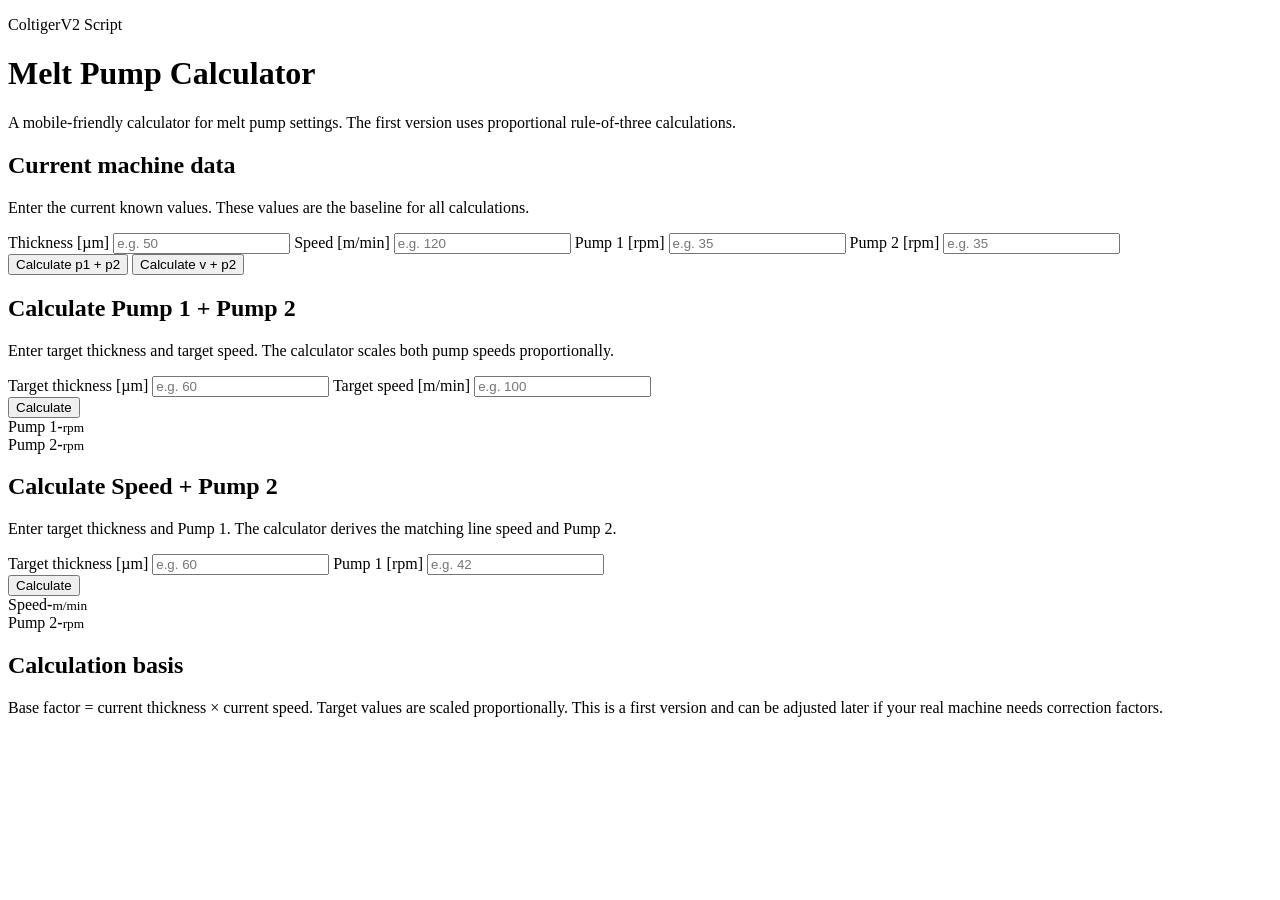
==== scripts/melt-pump-calculator/index.html @ 8d8d091b "Add mobile melt pump calculator page" ====
<!DOCTYPE html>
<html lang="en">
<head>
  <meta charset="UTF-8" />
  <meta name="viewport" content="width=device-width, initial-scale=1.0" />
  <meta name="description" content="Mobile-friendly melt pump calculator based on proportional rule-of-three calculations." />
  <title>Melt Pump Calculator</title>
  <link rel="stylesheet" href="style.css" />
</head>
<body>
  <main class="app-shell">
    <header class="app-header">
      <p class="eyebrow">ColtigerV2 Script</p>
      <h1>Melt Pump Calculator</h1>
      <p>
        A mobile-friendly calculator for melt pump settings. The first version uses proportional rule-of-three calculations.
      </p>
    </header>

    <section class="card">
      <h2>Current machine data</h2>
      <p class="hint">Enter the current known values. These values are the baseline for all calculations.</p>
      <div class="grid four">
        <label>
          Thickness [µm]
          <input id="baseThickness" type="number" inputmode="decimal" placeholder="e.g. 50" />
        </label>
        <label>
          Speed [m/min]
          <input id="baseSpeed" type="number" inputmode="decimal" placeholder="e.g. 120" />
        </label>
        <label>
          Pump 1 [rpm]
          <input id="basePump1" type="number" inputmode="decimal" placeholder="e.g. 35" />
        </label>
        <label>
          Pump 2 [rpm]
          <input id="basePump2" type="number" inputmode="decimal" placeholder="e.g. 35" />
        </label>
      </div>
    </section>

    <section class="tabs" aria-label="Calculation modes">
      <button class="tab active" data-tab="pumps">Calculate p1 + p2</button>
      <button class="tab" data-tab="speed">Calculate v + p2</button>
    </section>

    <section class="card tab-panel active" id="tab-pumps">
      <h2>Calculate Pump 1 + Pump 2</h2>
      <p class="hint">Enter target thickness and target speed. The calculator scales both pump speeds proportionally.</p>
      <div class="grid two">
        <label>
          Target thickness [µm]
          <input id="targetThicknessPumps" type="number" inputmode="decimal" placeholder="e.g. 60" />
        </label>
        <label>
          Target speed [m/min]
          <input id="targetSpeedPumps" type="number" inputmode="decimal" placeholder="e.g. 100" />
        </label>
      </div>
      <button class="primary" id="calculatePumps">Calculate</button>
      <div class="results">
        <div><span>Pump 1</span><strong id="resultPump1">-</strong><small>rpm</small></div>
        <div><span>Pump 2</span><strong id="resultPump2">-</strong><small>rpm</small></div>
      </div>
    </section>

    <section class="card tab-panel" id="tab-speed">
      <h2>Calculate Speed + Pump 2</h2>
      <p class="hint">Enter target thickness and Pump 1. The calculator derives the matching line speed and Pump 2.</p>
      <div class="grid two">
        <label>
          Target thickness [µm]
          <input id="targetThicknessSpeed" type="number" inputmode="decimal" placeholder="e.g. 60" />
        </label>
        <label>
          Pump 1 [rpm]
          <input id="targetPump1Speed" type="number" inputmode="decimal" placeholder="e.g. 42" />
        </label>
      </div>
      <button class="primary" id="calculateSpeed">Calculate</button>
      <div class="results">
        <div><span>Speed</span><strong id="resultSpeed">-</strong><small>m/min</small></div>
        <div><span>Pump 2</span><strong id="resultPump2Speed">-</strong><small>rpm</small></div>
      </div>
    </section>

    <section class="card formula-card">
      <h2>Calculation basis</h2>
      <p>
        Base factor = current thickness × current speed. Target values are scaled proportionally.
        This is a first version and can be adjusted later if your real machine needs correction factors.
      </p>
    </section>
  </main>

  <script src="script.js"></script>
</body>
</html>
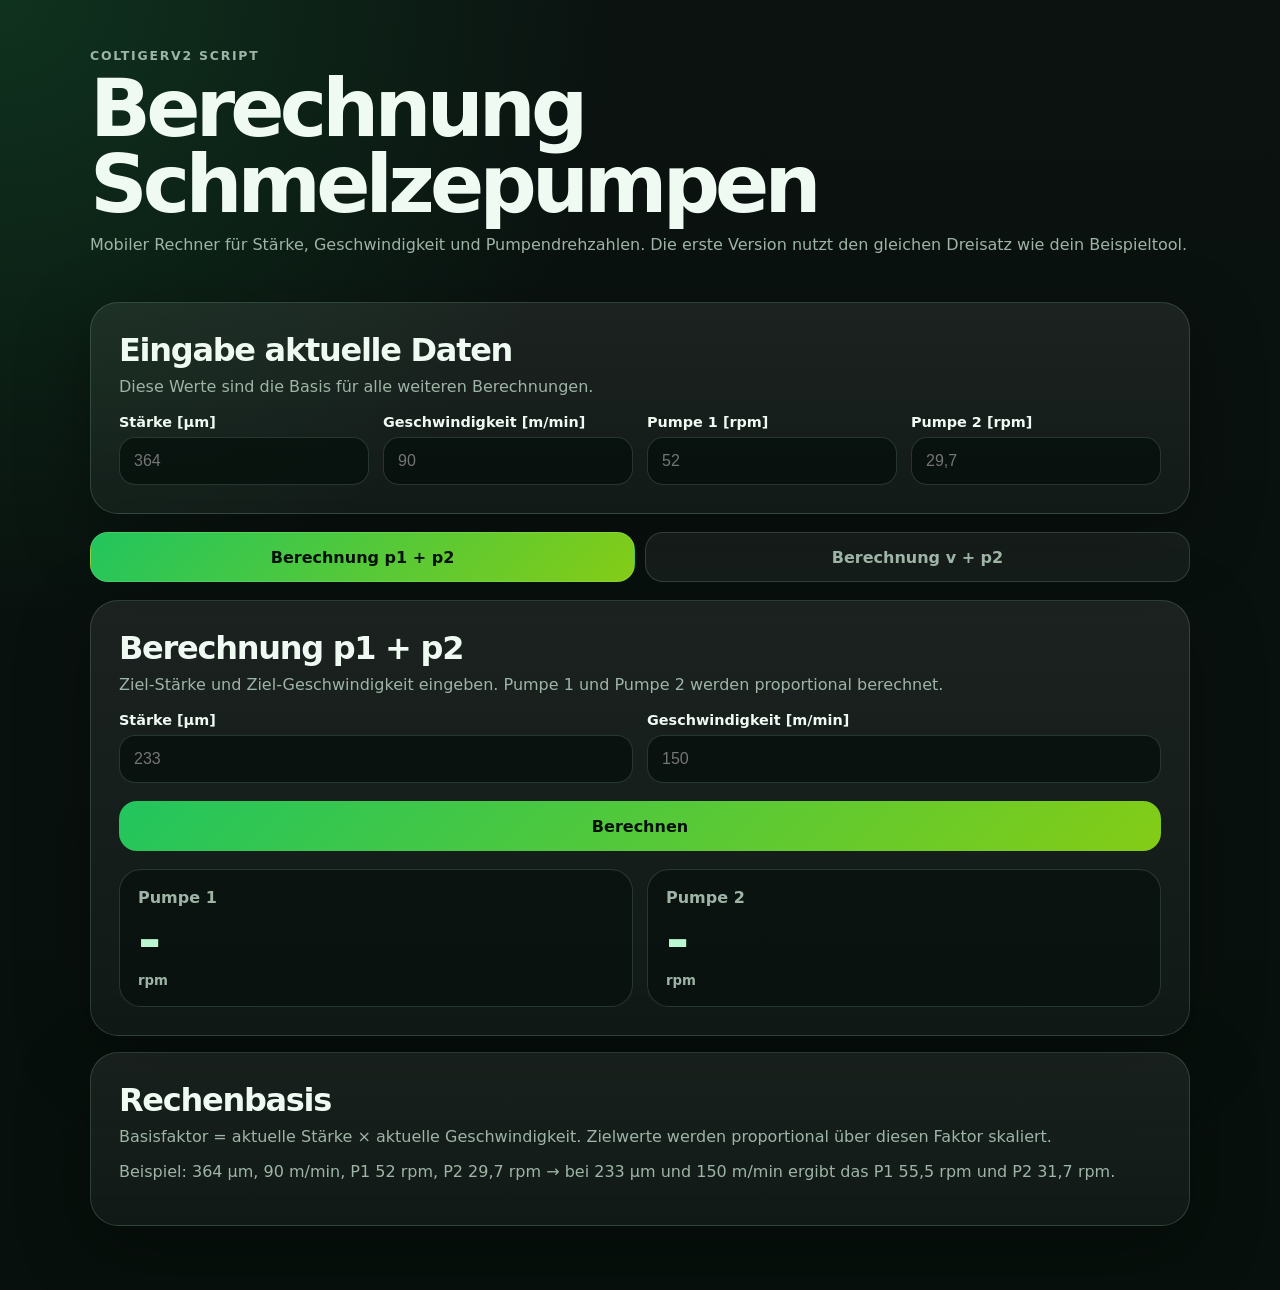
==== commit a32ec2d6: "Translate melt pump calculator to German and add example values" ====
--- a/scripts/melt-pump-calculator/index.html
+++ b/scripts/melt-pump-calculator/index.html
@@ -1,95 +1,97 @@
 <!DOCTYPE html>
-<html lang="en">
+<html lang="de">
 <head>
   <meta charset="UTF-8" />
   <meta name="viewport" content="width=device-width, initial-scale=1.0" />
-  <meta name="description" content="Mobile-friendly melt pump calculator based on proportional rule-of-three calculations." />
-  <title>Melt Pump Calculator</title>
+  <meta name="description" content="Mobiler Rechner für Schmelzepumpen auf Basis von Dreisatz-Berechnungen." />
+  <title>Berechnung Schmelzepumpen</title>
   <link rel="stylesheet" href="style.css" />
 </head>
 <body>
   <main class="app-shell">
     <header class="app-header">
       <p class="eyebrow">ColtigerV2 Script</p>
-      <h1>Melt Pump Calculator</h1>
+      <h1>Berechnung Schmelzepumpen</h1>
       <p>
-        A mobile-friendly calculator for melt pump settings. The first version uses proportional rule-of-three calculations.
+        Mobiler Rechner für Stärke, Geschwindigkeit und Pumpendrehzahlen. Die erste Version nutzt den gleichen Dreisatz wie dein Beispieltool.
       </p>
     </header>
 
     <section class="card">
-      <h2>Current machine data</h2>
-      <p class="hint">Enter the current known values. These values are the baseline for all calculations.</p>
+      <h2>Eingabe aktuelle Daten</h2>
+      <p class="hint">Diese Werte sind die Basis für alle weiteren Berechnungen.</p>
       <div class="grid four">
         <label>
-          Thickness [µm]
-          <input id="baseThickness" type="number" inputmode="decimal" placeholder="e.g. 50" />
+          Stärke [µm]
+          <input id="baseThickness" inputmode="decimal" placeholder="364" />
         </label>
         <label>
-          Speed [m/min]
-          <input id="baseSpeed" type="number" inputmode="decimal" placeholder="e.g. 120" />
+          Geschwindigkeit [m/min]
+          <input id="baseSpeed" inputmode="decimal" placeholder="90" />
         </label>
         <label>
-          Pump 1 [rpm]
-          <input id="basePump1" type="number" inputmode="decimal" placeholder="e.g. 35" />
+          Pumpe 1 [rpm]
+          <input id="basePump1" inputmode="decimal" placeholder="52" />
         </label>
         <label>
-          Pump 2 [rpm]
-          <input id="basePump2" type="number" inputmode="decimal" placeholder="e.g. 35" />
+          Pumpe 2 [rpm]
+          <input id="basePump2" inputmode="decimal" placeholder="29,7" />
         </label>
       </div>
     </section>
 
-    <section class="tabs" aria-label="Calculation modes">
-      <button class="tab active" data-tab="pumps">Calculate p1 + p2</button>
-      <button class="tab" data-tab="speed">Calculate v + p2</button>
+    <section class="tabs" aria-label="Berechnungsarten">
+      <button class="tab active" data-tab="pumps">Berechnung p1 + p2</button>
+      <button class="tab" data-tab="speed">Berechnung v + p2</button>
     </section>
 
     <section class="card tab-panel active" id="tab-pumps">
-      <h2>Calculate Pump 1 + Pump 2</h2>
-      <p class="hint">Enter target thickness and target speed. The calculator scales both pump speeds proportionally.</p>
+      <h2>Berechnung p1 + p2</h2>
+      <p class="hint">Ziel-Stärke und Ziel-Geschwindigkeit eingeben. Pumpe 1 und Pumpe 2 werden proportional berechnet.</p>
       <div class="grid two">
         <label>
-          Target thickness [µm]
-          <input id="targetThicknessPumps" type="number" inputmode="decimal" placeholder="e.g. 60" />
+          Stärke [µm]
+          <input id="targetThicknessPumps" inputmode="decimal" placeholder="233" />
         </label>
         <label>
-          Target speed [m/min]
-          <input id="targetSpeedPumps" type="number" inputmode="decimal" placeholder="e.g. 100" />
+          Geschwindigkeit [m/min]
+          <input id="targetSpeedPumps" inputmode="decimal" placeholder="150" />
         </label>
       </div>
-      <button class="primary" id="calculatePumps">Calculate</button>
+      <button class="primary" id="calculatePumps">Berechnen</button>
       <div class="results">
-        <div><span>Pump 1</span><strong id="resultPump1">-</strong><small>rpm</small></div>
-        <div><span>Pump 2</span><strong id="resultPump2">-</strong><small>rpm</small></div>
+        <div><span>Pumpe 1</span><strong id="resultPump1">-</strong><small>rpm</small></div>
+        <div><span>Pumpe 2</span><strong id="resultPump2">-</strong><small>rpm</small></div>
       </div>
     </section>
 
     <section class="card tab-panel" id="tab-speed">
-      <h2>Calculate Speed + Pump 2</h2>
-      <p class="hint">Enter target thickness and Pump 1. The calculator derives the matching line speed and Pump 2.</p>
+      <h2>Berechnung v + p2</h2>
+      <p class="hint">Ziel-Stärke und Pumpe 1 eingeben. Geschwindigkeit und Pumpe 2 werden berechnet.</p>
       <div class="grid two">
         <label>
-          Target thickness [µm]
-          <input id="targetThicknessSpeed" type="number" inputmode="decimal" placeholder="e.g. 60" />
+          Stärke [µm]
+          <input id="targetThicknessSpeed" inputmode="decimal" placeholder="233" />
         </label>
         <label>
-          Pump 1 [rpm]
-          <input id="targetPump1Speed" type="number" inputmode="decimal" placeholder="e.g. 42" />
+          Pumpe 1 [rpm]
+          <input id="targetPump1Speed" inputmode="decimal" placeholder="50" />
         </label>
       </div>
-      <button class="primary" id="calculateSpeed">Calculate</button>
+      <button class="primary" id="calculateSpeed">Berechnen</button>
       <div class="results">
-        <div><span>Speed</span><strong id="resultSpeed">-</strong><small>m/min</small></div>
-        <div><span>Pump 2</span><strong id="resultPump2Speed">-</strong><small>rpm</small></div>
+        <div><span>Geschwindigkeit</span><strong id="resultSpeed">-</strong><small>m/min</small></div>
+        <div><span>Pumpe 2</span><strong id="resultPump2Speed">-</strong><small>rpm</small></div>
       </div>
     </section>
 
     <section class="card formula-card">
-      <h2>Calculation basis</h2>
+      <h2>Rechenbasis</h2>
       <p>
-        Base factor = current thickness × current speed. Target values are scaled proportionally.
-        This is a first version and can be adjusted later if your real machine needs correction factors.
+        Basisfaktor = aktuelle Stärke × aktuelle Geschwindigkeit. Zielwerte werden proportional über diesen Faktor skaliert.
+      </p>
+      <p>
+        Beispiel: 364 µm, 90 m/min, P1 52 rpm, P2 29,7 rpm → bei 233 µm und 150 m/min ergibt das P1 55,5 rpm und P2 31,7 rpm.
       </p>
     </section>
   </main>
--- a/scripts/melt-pump-calculator/style.css
+++ b/scripts/melt-pump-calculator/style.css
@@ -0,0 +1,215 @@
+:root {
+  --bg: #0b1210;
+  --panel: #121c18;
+  --panel-2: #17241f;
+  --border: rgba(187, 247, 208, 0.16);
+  --text: #effaf2;
+  --muted: #9eb4a6;
+  --brand: #22c55e;
+  --brand-2: #84cc16;
+  --danger: #fb7185;
+  --shadow: 0 20px 70px rgba(0, 0, 0, 0.35);
+}
+
+* {
+  box-sizing: border-box;
+}
+
+body {
+  margin: 0;
+  min-height: 100vh;
+  font-family: system-ui, -apple-system, BlinkMacSystemFont, "Segoe UI", sans-serif;
+  background:
+    radial-gradient(circle at top left, rgba(34, 197, 94, 0.18), transparent 34%),
+    linear-gradient(180deg, #0b1210, #07100c);
+  color: var(--text);
+}
+
+.app-shell {
+  width: min(1100px, calc(100% - 28px));
+  margin: 0 auto;
+  padding: 28px 0 48px;
+}
+
+.app-header {
+  padding: 20px 0 16px;
+}
+
+.eyebrow {
+  margin: 0 0 8px;
+  color: var(--brand);
+  text-transform: uppercase;
+  letter-spacing: 0.14em;
+  font-size: 0.78rem;
+  font-weight: 800;
+}
+
+h1,
+h2,
+p {
+  margin-top: 0;
+}
+
+h1 {
+  max-width: 760px;
+  margin-bottom: 12px;
+  font-size: clamp(2.2rem, 10vw, 5rem);
+  line-height: 0.95;
+  letter-spacing: -0.06em;
+}
+
+h2 {
+  margin-bottom: 8px;
+  font-size: clamp(1.35rem, 4vw, 2rem);
+  letter-spacing: -0.04em;
+}
+
+.app-header p,
+.hint,
+.formula-card p {
+  color: var(--muted);
+}
+
+.card {
+  margin: 16px 0;
+  padding: clamp(18px, 4vw, 28px);
+  border: 1px solid var(--border);
+  border-radius: 28px;
+  background: linear-gradient(180deg, rgba(255, 255, 255, 0.075), rgba(255, 255, 255, 0.04));
+  box-shadow: var(--shadow);
+}
+
+.grid {
+  display: grid;
+  gap: 14px;
+  margin-top: 18px;
+}
+
+.grid.four {
+  grid-template-columns: repeat(4, 1fr);
+}
+
+.grid.two {
+  grid-template-columns: repeat(2, 1fr);
+}
+
+label {
+  display: grid;
+  gap: 7px;
+  color: var(--text);
+  font-size: 0.9rem;
+  font-weight: 750;
+}
+
+input {
+  width: 100%;
+  min-height: 48px;
+  border: 1px solid var(--border);
+  border-radius: 16px;
+  padding: 0 14px;
+  outline: none;
+  background: rgba(5, 14, 10, 0.72);
+  color: var(--text);
+  font-size: 1rem;
+}
+
+input:focus {
+  border-color: rgba(34, 197, 94, 0.8);
+  box-shadow: 0 0 0 4px rgba(34, 197, 94, 0.11);
+}
+
+.tabs {
+  display: grid;
+  grid-template-columns: 1fr 1fr;
+  gap: 10px;
+  margin: 18px 0;
+}
+
+.tab,
+.primary {
+  min-height: 50px;
+  border: 0;
+  border-radius: 18px;
+  padding: 0 18px;
+  font: inherit;
+  font-weight: 850;
+  cursor: pointer;
+}
+
+.tab {
+  border: 1px solid var(--border);
+  background: rgba(255, 255, 255, 0.055);
+  color: var(--muted);
+}
+
+.tab.active,
+.primary {
+  background: linear-gradient(135deg, var(--brand), var(--brand-2));
+  color: #04110a;
+}
+
+.primary {
+  width: 100%;
+  margin-top: 18px;
+}
+
+.tab-panel {
+  display: none;
+}
+
+.tab-panel.active {
+  display: block;
+}
+
+.results {
+  display: grid;
+  grid-template-columns: repeat(2, 1fr);
+  gap: 14px;
+  margin-top: 18px;
+}
+
+.results div {
+  padding: 18px;
+  border: 1px solid var(--border);
+  border-radius: 22px;
+  background: rgba(5, 14, 10, 0.56);
+}
+
+.results span,
+.results small {
+  display: block;
+  color: var(--muted);
+  font-weight: 750;
+}
+
+.results strong {
+  display: block;
+  margin: 5px 0;
+  color: #bbf7d0;
+  font-size: clamp(1.9rem, 8vw, 3.5rem);
+  line-height: 1;
+  letter-spacing: -0.05em;
+}
+
+@media (max-width: 820px) {
+  .grid.four,
+  .grid.two,
+  .results {
+    grid-template-columns: 1fr;
+  }
+}
+
+@media (max-width: 520px) {
+  .app-shell {
+    width: min(100% - 18px, 1100px);
+    padding-top: 14px;
+  }
+
+  .tabs {
+    grid-template-columns: 1fr;
+  }
+
+  .card {
+    border-radius: 22px;
+  }
+}
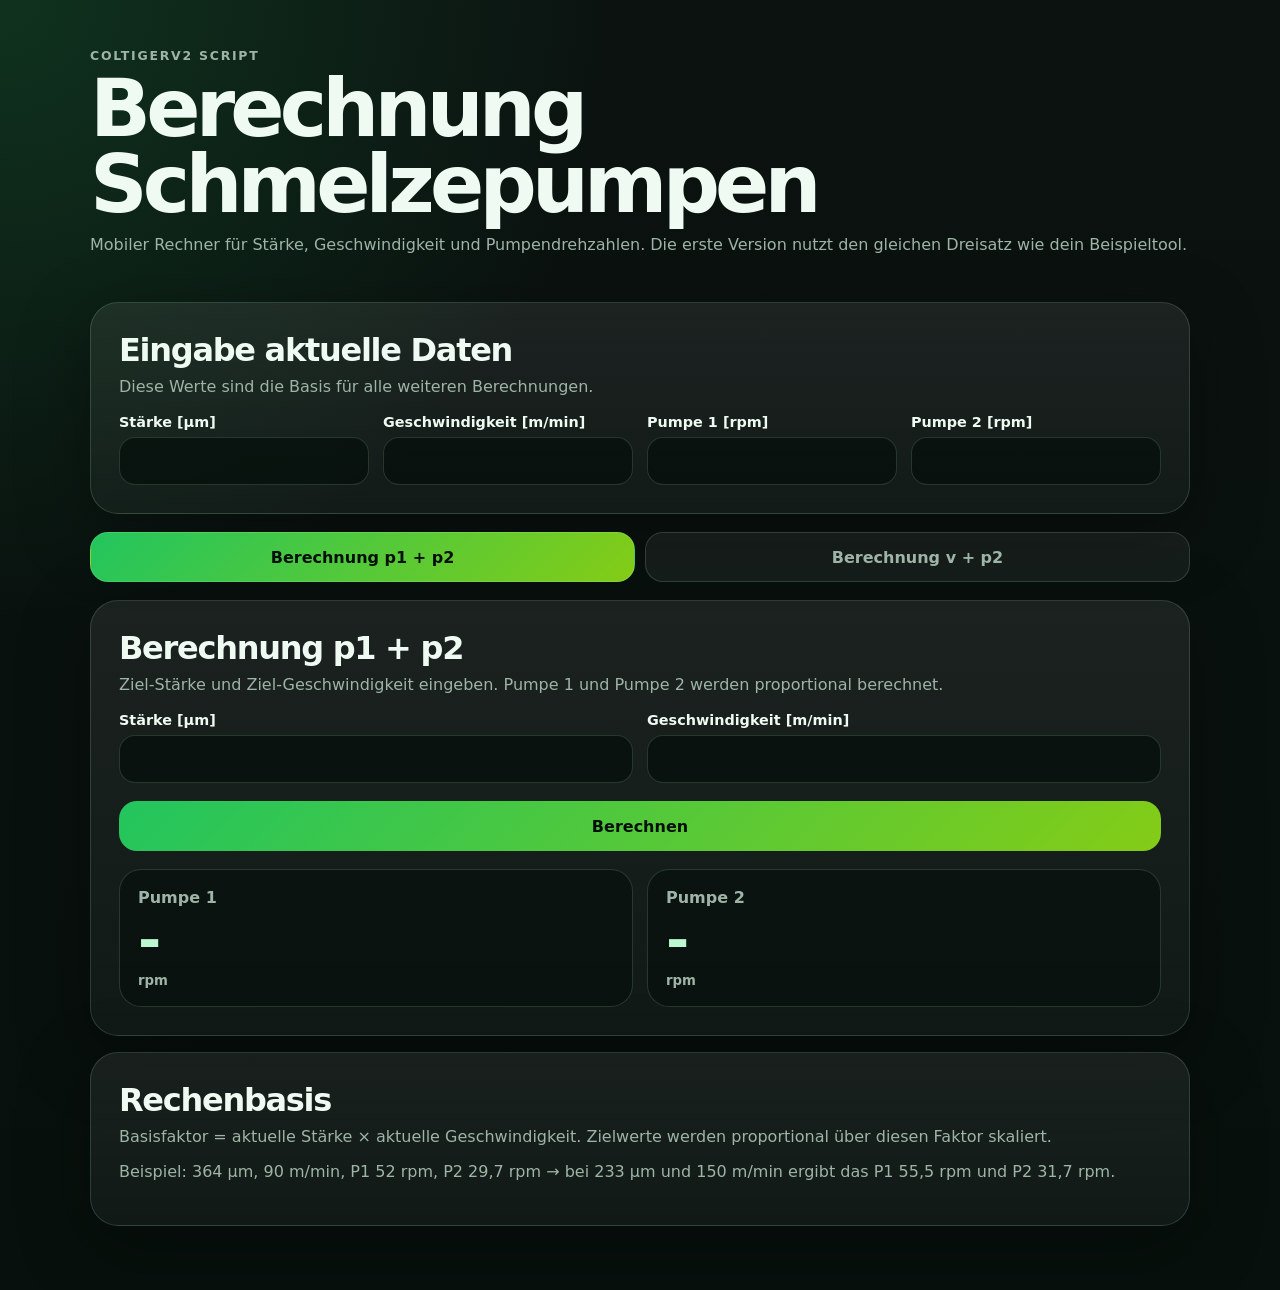
==== commit e957af7b: "Remove placeholder values from melt pump calculator inputs" ====
--- a/scripts/melt-pump-calculator/index.html
+++ b/scripts/melt-pump-calculator/index.html
@@ -23,19 +23,19 @@
       <div class="grid four">
         <label>
           Stärke [µm]
-          <input id="baseThickness" inputmode="decimal" placeholder="364" />
+          <input id="baseThickness" inputmode="decimal" />
         </label>
         <label>
           Geschwindigkeit [m/min]
-          <input id="baseSpeed" inputmode="decimal" placeholder="90" />
+          <input id="baseSpeed" inputmode="decimal" />
         </label>
         <label>
           Pumpe 1 [rpm]
-          <input id="basePump1" inputmode="decimal" placeholder="52" />
+          <input id="basePump1" inputmode="decimal" />
         </label>
         <label>
           Pumpe 2 [rpm]
-          <input id="basePump2" inputmode="decimal" placeholder="29,7" />
+          <input id="basePump2" inputmode="decimal" />
         </label>
       </div>
     </section>
@@ -51,11 +51,11 @@
       <div class="grid two">
         <label>
           Stärke [µm]
-          <input id="targetThicknessPumps" inputmode="decimal" placeholder="233" />
+          <input id="targetThicknessPumps" inputmode="decimal" />
         </label>
         <label>
           Geschwindigkeit [m/min]
-          <input id="targetSpeedPumps" inputmode="decimal" placeholder="150" />
+          <input id="targetSpeedPumps" inputmode="decimal" />
         </label>
       </div>
       <button class="primary" id="calculatePumps">Berechnen</button>
@@ -71,11 +71,11 @@
       <div class="grid two">
         <label>
           Stärke [µm]
-          <input id="targetThicknessSpeed" inputmode="decimal" placeholder="233" />
+          <input id="targetThicknessSpeed" inputmode="decimal" />
         </label>
         <label>
           Pumpe 1 [rpm]
-          <input id="targetPump1Speed" inputmode="decimal" placeholder="50" />
+          <input id="targetPump1Speed" inputmode="decimal" />
         </label>
       </div>
       <button class="primary" id="calculateSpeed">Berechnen</button>
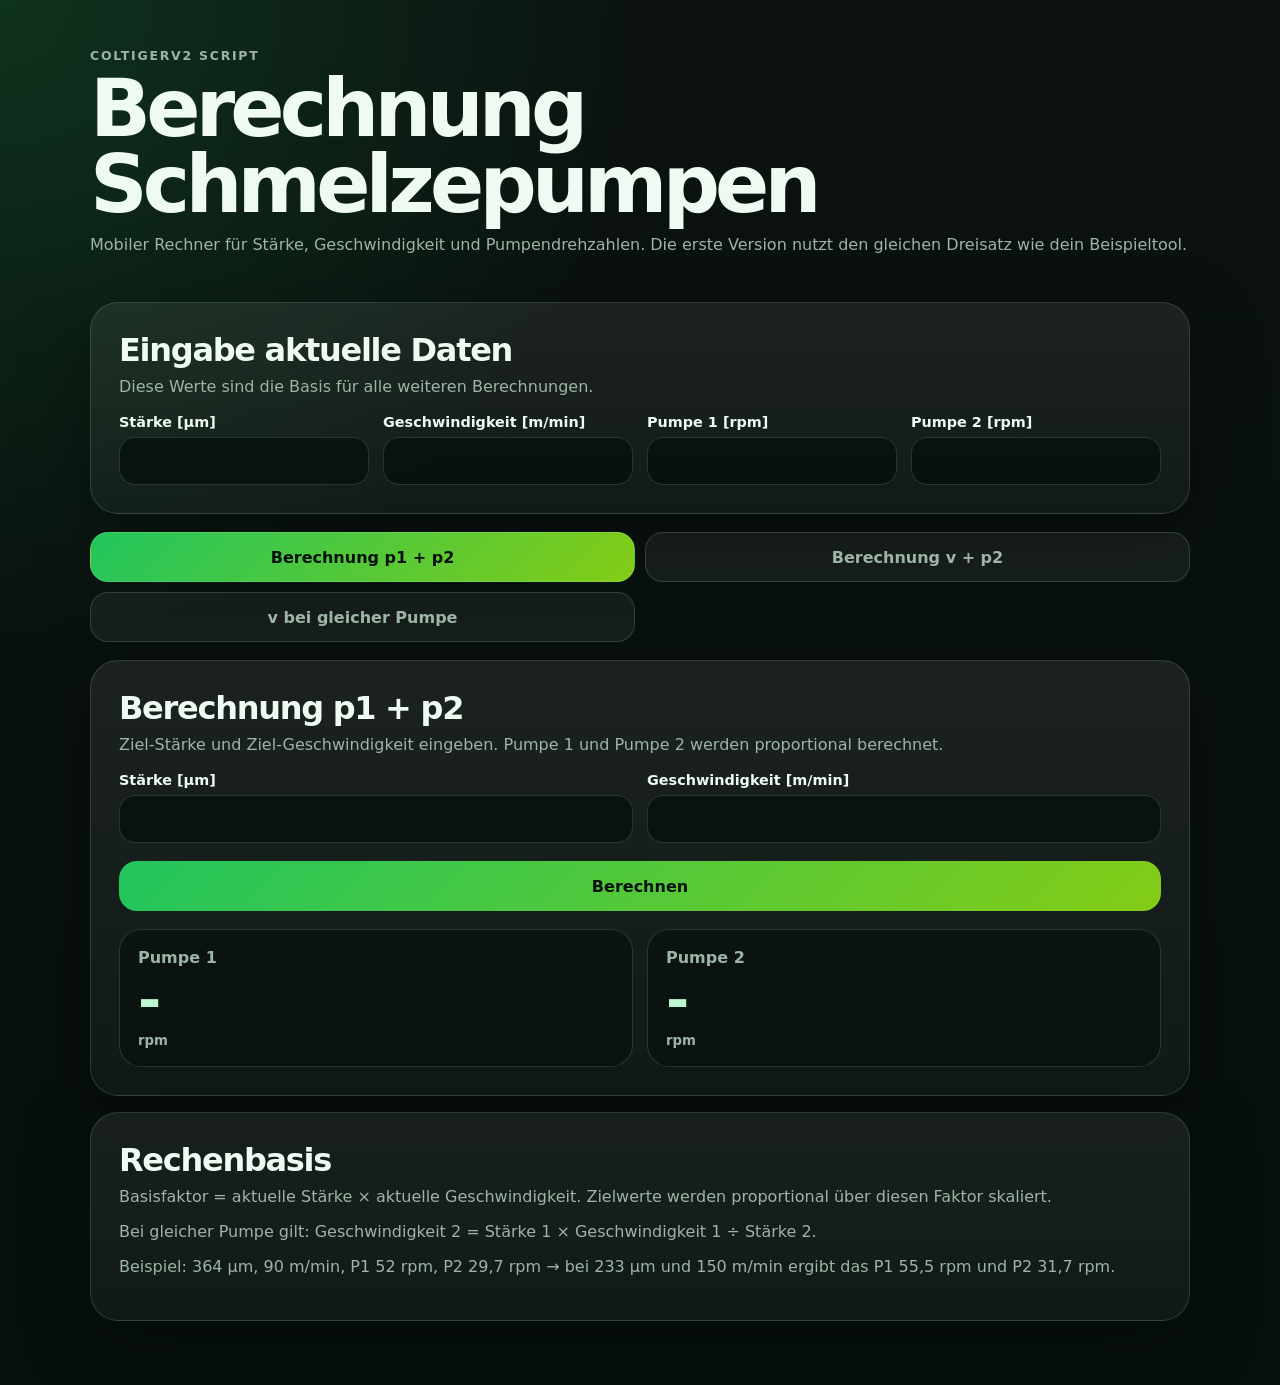
==== commit f05af745: "Add same-pump speed calculation tab" ====
--- a/scripts/melt-pump-calculator/index.html
+++ b/scripts/melt-pump-calculator/index.html
@@ -4,7 +4,14 @@
   <meta charset="UTF-8" />
   <meta name="viewport" content="width=device-width, initial-scale=1.0" />
   <meta name="description" content="Mobiler Rechner für Schmelzepumpen auf Basis von Dreisatz-Berechnungen." />
+  <meta name="theme-color" content="#22c55e" />
+  <meta name="apple-mobile-web-app-capable" content="yes" />
+  <meta name="apple-mobile-web-app-title" content="Pumpenrechner" />
+  <meta name="apple-mobile-web-app-status-bar-style" content="black-translucent" />
   <title>Berechnung Schmelzepumpen</title>
+  <link rel="manifest" href="manifest.json" />
+  <link rel="icon" href="icons/icon.svg" type="image/svg+xml" />
+  <link rel="apple-touch-icon" href="icons/icon.svg" />
   <link rel="stylesheet" href="style.css" />
 </head>
 <body>
@@ -43,6 +50,7 @@
     <section class="tabs" aria-label="Berechnungsarten">
       <button class="tab active" data-tab="pumps">Berechnung p1 + p2</button>
       <button class="tab" data-tab="speed">Berechnung v + p2</button>
+      <button class="tab" data-tab="same-pumps">v bei gleicher Pumpe</button>
     </section>
 
     <section class="card tab-panel active" id="tab-pumps">
@@ -85,10 +93,36 @@
       </div>
     </section>
 
+    <section class="card tab-panel" id="tab-same-pumps">
+      <h2>Geschwindigkeit bei gleicher Pumpe</h2>
+      <p class="hint">Wenn die Pumpen gleich bleiben, bleibt der Durchsatz gleich. Aus Stärke 1, Stärke 2 und Startgeschwindigkeit wird die neue Geschwindigkeit berechnet.</p>
+      <div class="grid two">
+        <label>
+          Stärke 1 [µm]
+          <input id="samePumpThickness1" inputmode="decimal" />
+        </label>
+        <label>
+          Stärke 2 [µm]
+          <input id="samePumpThickness2" inputmode="decimal" />
+        </label>
+        <label>
+          Startgeschwindigkeit [m/min]
+          <input id="samePumpSpeed1" inputmode="decimal" />
+        </label>
+      </div>
+      <button class="primary" id="calculateSamePumpSpeed">Berechnen</button>
+      <div class="results">
+        <div><span>Geschwindigkeit 2</span><strong id="resultSamePumpSpeed2">-</strong><small>m/min</small></div>
+      </div>
+    </section>
+
     <section class="card formula-card">
       <h2>Rechenbasis</h2>
       <p>
         Basisfaktor = aktuelle Stärke × aktuelle Geschwindigkeit. Zielwerte werden proportional über diesen Faktor skaliert.
+      </p>
+      <p>
+        Bei gleicher Pumpe gilt: Geschwindigkeit 2 = Stärke 1 × Geschwindigkeit 1 ÷ Stärke 2.
       </p>
       <p>
         Beispiel: 364 µm, 90 m/min, P1 52 rpm, P2 29,7 rpm → bei 233 µm und 150 m/min ergibt das P1 55,5 rpm und P2 31,7 rpm.
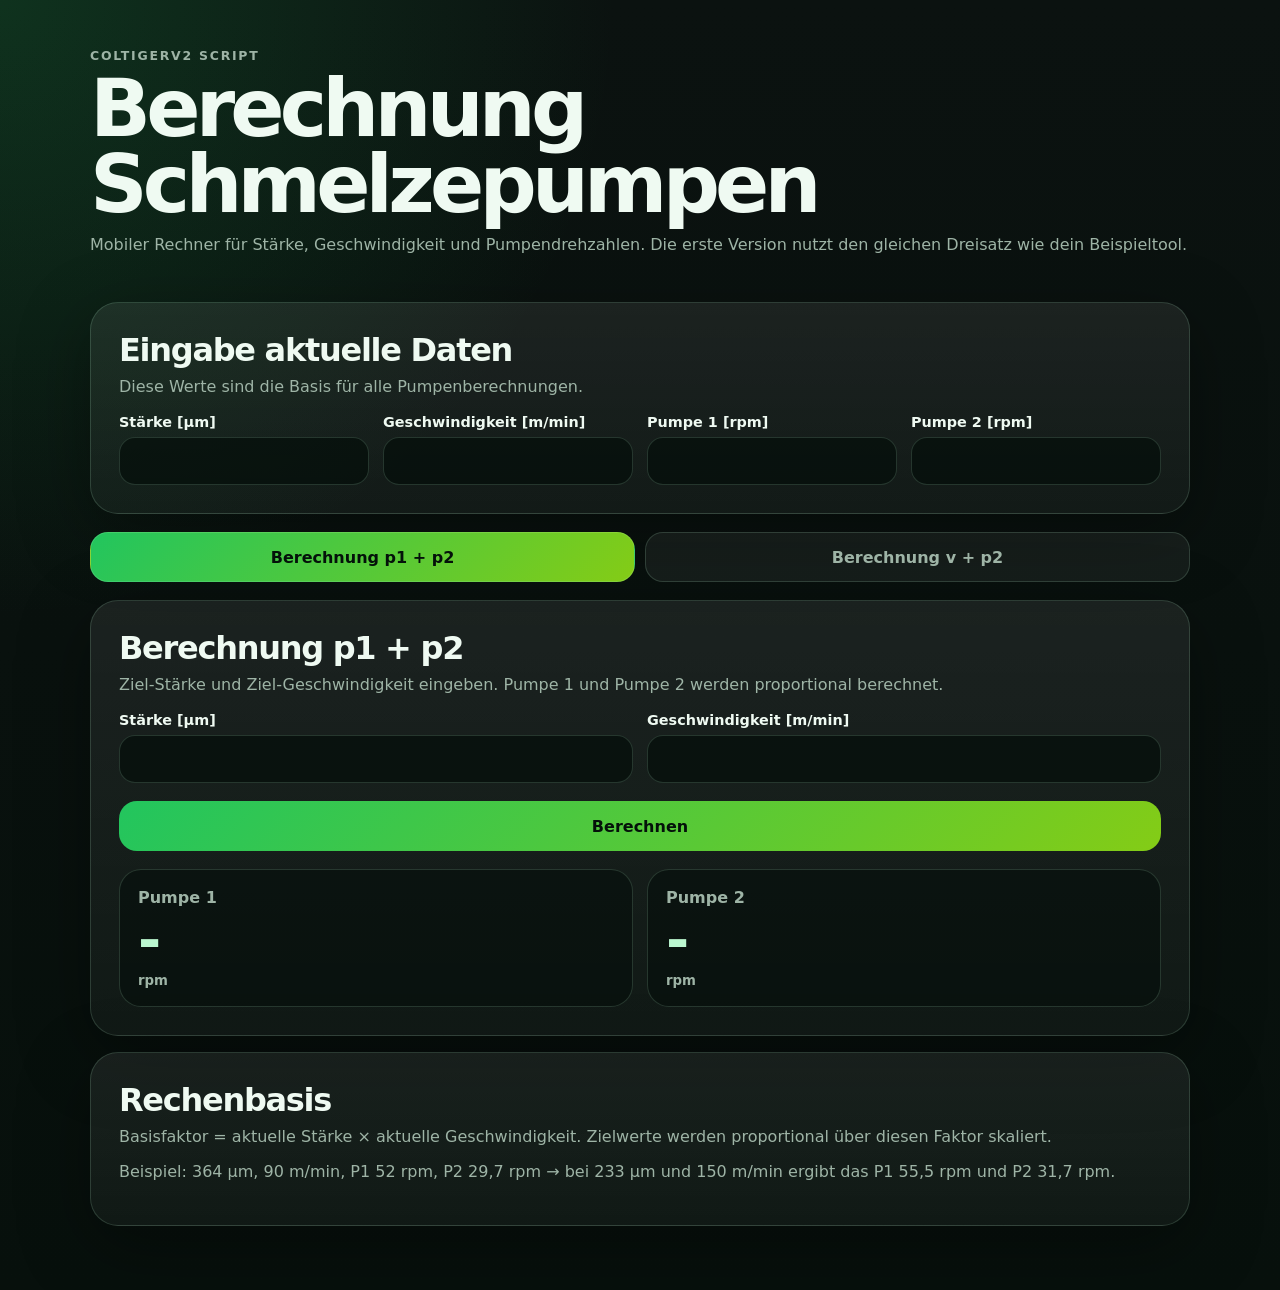
==== commit 7bee3357: "Remove same-pump speed tab from pump calculator" ====
--- a/scripts/melt-pump-calculator/index.html
+++ b/scripts/melt-pump-calculator/index.html
@@ -26,7 +26,7 @@
 
     <section class="card">
       <h2>Eingabe aktuelle Daten</h2>
-      <p class="hint">Diese Werte sind die Basis für alle weiteren Berechnungen.</p>
+      <p class="hint">Diese Werte sind die Basis für alle Pumpenberechnungen.</p>
       <div class="grid four">
         <label>
           Stärke [µm]
@@ -50,7 +50,6 @@
     <section class="tabs" aria-label="Berechnungsarten">
       <button class="tab active" data-tab="pumps">Berechnung p1 + p2</button>
       <button class="tab" data-tab="speed">Berechnung v + p2</button>
-      <button class="tab" data-tab="same-pumps">v bei gleicher Pumpe</button>
     </section>
 
     <section class="card tab-panel active" id="tab-pumps">
@@ -93,36 +92,10 @@
       </div>
     </section>
 
-    <section class="card tab-panel" id="tab-same-pumps">
-      <h2>Geschwindigkeit bei gleicher Pumpe</h2>
-      <p class="hint">Wenn die Pumpen gleich bleiben, bleibt der Durchsatz gleich. Aus Stärke 1, Stärke 2 und Startgeschwindigkeit wird die neue Geschwindigkeit berechnet.</p>
-      <div class="grid two">
-        <label>
-          Stärke 1 [µm]
-          <input id="samePumpThickness1" inputmode="decimal" />
-        </label>
-        <label>
-          Stärke 2 [µm]
-          <input id="samePumpThickness2" inputmode="decimal" />
-        </label>
-        <label>
-          Startgeschwindigkeit [m/min]
-          <input id="samePumpSpeed1" inputmode="decimal" />
-        </label>
-      </div>
-      <button class="primary" id="calculateSamePumpSpeed">Berechnen</button>
-      <div class="results">
-        <div><span>Geschwindigkeit 2</span><strong id="resultSamePumpSpeed2">-</strong><small>m/min</small></div>
-      </div>
-    </section>
-
     <section class="card formula-card">
       <h2>Rechenbasis</h2>
       <p>
         Basisfaktor = aktuelle Stärke × aktuelle Geschwindigkeit. Zielwerte werden proportional über diesen Faktor skaliert.
-      </p>
-      <p>
-        Bei gleicher Pumpe gilt: Geschwindigkeit 2 = Stärke 1 × Geschwindigkeit 1 ÷ Stärke 2.
       </p>
       <p>
         Beispiel: 364 µm, 90 m/min, P1 52 rpm, P2 29,7 rpm → bei 233 µm und 150 m/min ergibt das P1 55,5 rpm und P2 31,7 rpm.
